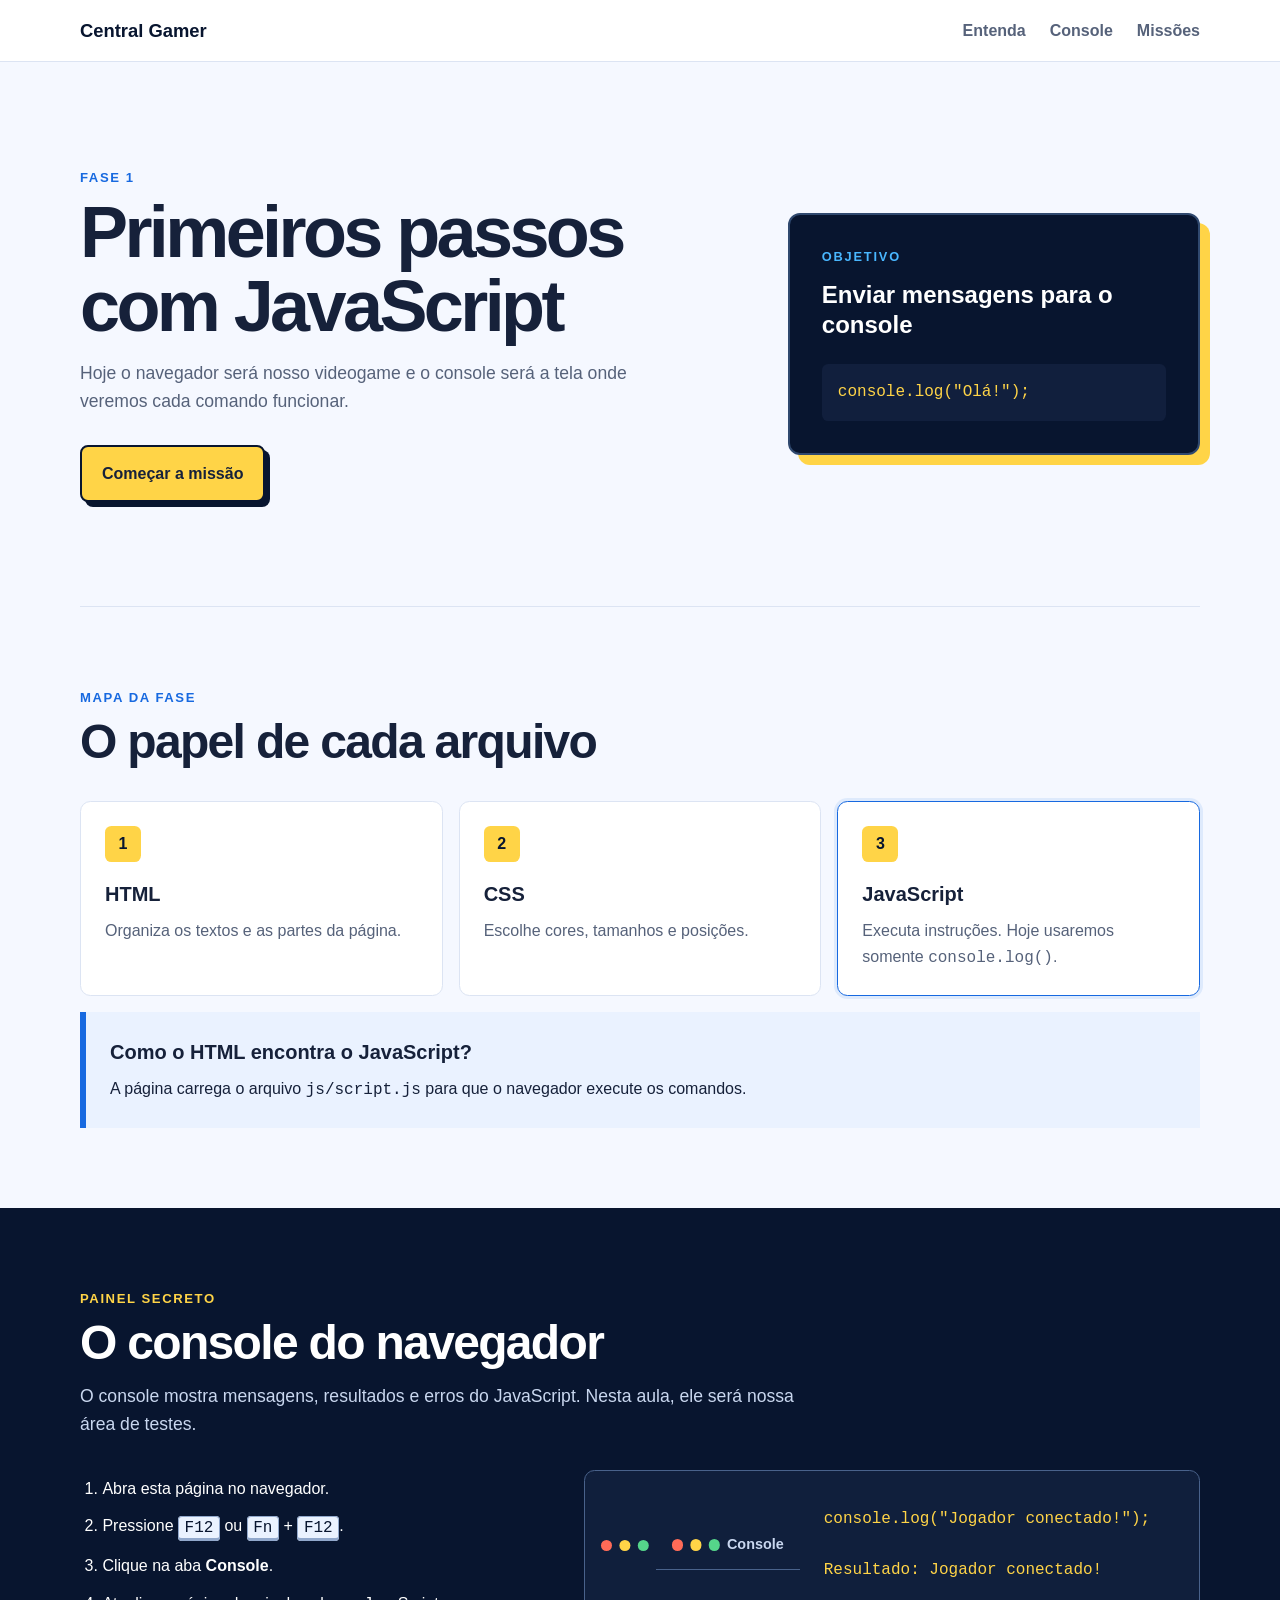
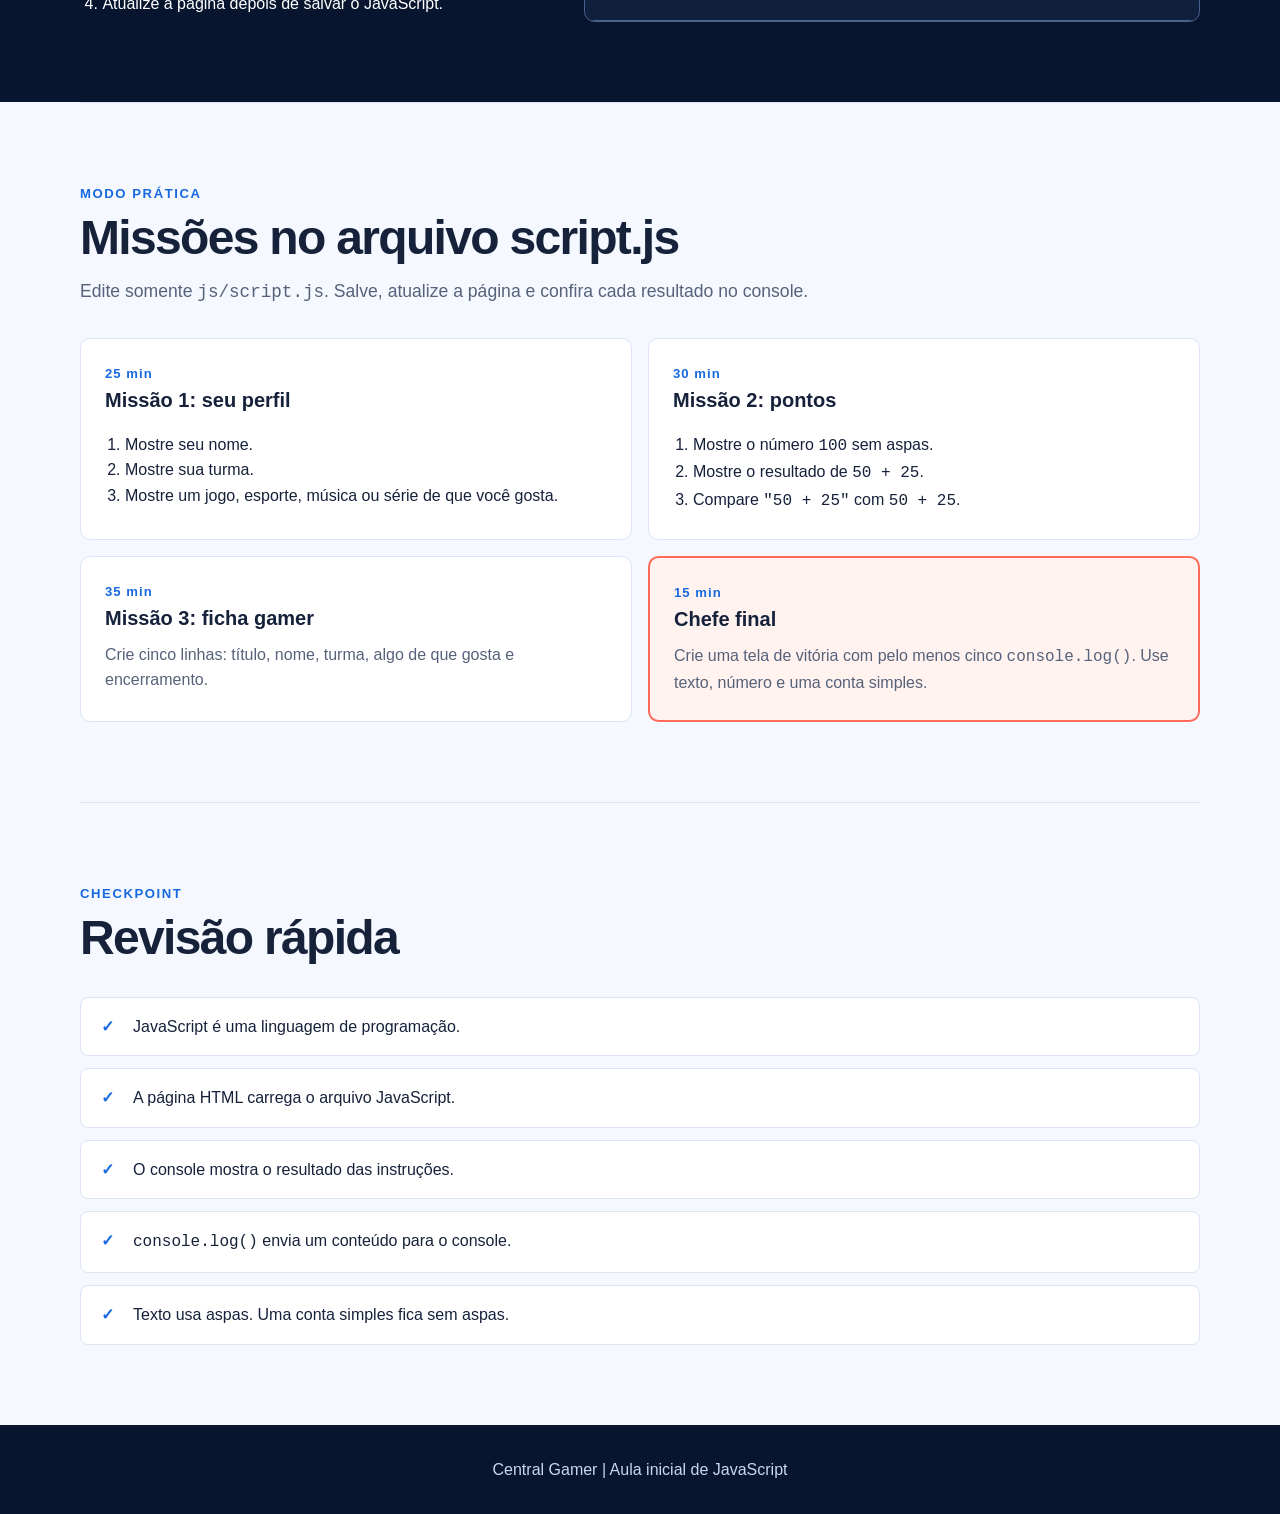
==== index.html @ ad2f0e25 "Add lesson page and styles" ====
<!DOCTYPE html>
<html lang="pt-BR">
<head>
    <meta charset="UTF-8">
    <meta name="viewport" content="width=device-width, initial-scale=1.0">
    <meta
        name="description"
        content="Central Gamer: primeira aula de JavaScript usando somente console.log()."
    >
    <title>Central Gamer | Primeiros passos com JavaScript</title>
    <link rel="stylesheet" href="css/estilos.css">
</head>
<body>
    <header class="topo">
        <a class="logo" href="#inicio">Central Gamer</a>

        <nav aria-label="Navegação da aula">
            <a href="#entenda">Entenda</a>
            <a href="#console">Console</a>
            <a href="#missoes">Missões</a>
        </nav>
    </header>

    <main id="inicio">
        <section class="hero">
            <div class="hero-texto">
                <p class="etiqueta">FASE 1</p>
                <h1>Primeiros passos com JavaScript</h1>
                <p class="resumo">
                    Hoje o navegador será nosso videogame e o console será a tela onde
                    veremos cada comando funcionar.
                </p>
                <a class="botao" href="#console">Começar a missão</a>
            </div>

            <div class="placar" aria-label="Objetivo da aula">
                <p class="placar-etiqueta">OBJETIVO</p>
                <strong>Enviar mensagens para o console</strong>
                <code>console.log("Olá!");</code>
            </div>
        </section>

        <section id="entenda" class="secao">
            <div class="titulo-secao">
                <p class="etiqueta">MAPA DA FASE</p>
                <h2>O papel de cada arquivo</h2>
            </div>

            <div class="papeis">
                <article>
                    <div class="icone" aria-hidden="true">1</div>
                    <h3>HTML</h3>
                    <p>Organiza os textos e as partes da página.</p>
                </article>

                <article>
                    <div class="icone" aria-hidden="true">2</div>
                    <h3>CSS</h3>
                    <p>Escolhe cores, tamanhos e posições.</p>
                </article>

                <article>
                    <div class="icone" aria-hidden="true">3</div>
                    <h3>JavaScript</h3>
                    <p>Executa instruções. Hoje usaremos somente <code>console.log()</code>.</p>
                </article>
            </div>

            <div class="ligacao">
                <div>
                    <h3>Como o HTML encontra o JavaScript?</h3>
                    <p>
                        A página carrega o arquivo <code>js/script.js</code> para que o navegador
                        execute os comandos.
                    </p>
                </div>
            </div>
        </section>

        <section id="console" class="secao secao-escura">
            <div class="titulo-secao">
                <p class="etiqueta">PAINEL SECRETO</p>
                <h2>O console do navegador</h2>
                <p>
                    O console mostra mensagens, resultados e erros do JavaScript.
                    Nesta aula, ele será nossa área de testes.
                </p>
            </div>

            <div class="passos-console">
                <ol>
                    <li>Abra esta página no navegador.</li>
                    <li>Pressione <kbd>F12</kbd> ou <kbd>Fn</kbd> + <kbd>F12</kbd>.</li>
                    <li>Clique na aba <strong>Console</strong>.</li>
                    <li>Atualize a página depois de salvar o JavaScript.</li>
                </ol>
                <div class="terminal" aria-label="Exemplo de código e resultado no console">
                    <div class="terminal-topo">
                    <div class="terminal-topo">
                        <strong>Console</strong>
                    </div>
                    <pre><code>console.log("Jogador conectado!");

Resultado: Jogador conectado!</code></pre>
                </div>
            </div>
        </section>

        <section id="missoes" class="secao">
            <div class="titulo-secao">
                <p class="etiqueta">MODO PRÁTICA</p>
                <h2>Missões no arquivo script.js</h2>
                <p>
                    Edite somente <code>js/script.js</code>. Salve, atualize a página e confira
                    cada resultado no console.
                </p>
            </div>

            <div class="missoes">
                <article>
                    <p class="tempo">25 min</p>
                    <h3>Missão 1: seu perfil</h3>
                    <ol>
                        <li>Mostre seu nome.</li>
                        <li>Mostre sua turma.</li>
                        <li>Mostre um jogo, esporte, música ou série de que você gosta.</li>
                    </ol>
                </article>

                <article>
                    <p class="tempo">30 min</p>
                    <h3>Missão 2: pontos</h3>
                    <ol>
                        <li>Mostre o número <code>100</code> sem aspas.</li>
                        <li>Mostre o resultado de <code>50 + 25</code>.</li>
                        <li>Compare <code>"50 + 25"</code> com <code>50 + 25</code>.</li>
                    </ol>
                </article>

                <article>
                    <p class="tempo">35 min</p>
                    <h3>Missão 3: ficha gamer</h3>
                    <p>Crie cinco linhas: título, nome, turma, algo de que gosta e encerramento.</p>
                </article>

                <article class="chefao">
                    <p class="tempo">15 min</p>
                    <h3>Chefe final</h3>
                    <p>
                        Crie uma tela de vitória com pelo menos cinco
                        <code>console.log()</code>. Use texto, número e uma conta simples.
                    </p>
                </article>
            </div>
        </section>

        <section class="secao revisao">
            <div class="titulo-secao">
                <p class="etiqueta">CHECKPOINT</p>
                <h2>Revisão rápida</h2>
            </div>

            <ul>
                <li>JavaScript é uma linguagem de programação.</li>
                <li>A página HTML carrega o arquivo JavaScript.</li>
                <li>O console mostra o resultado das instruções.</li>
                <li><code>console.log()</code> envia um conteúdo para o console.</li>
                <li>Texto usa aspas. Uma conta simples fica sem aspas.</li>
            </ul>
        </section>
    </main>

    <footer>
        <p>Central Gamer | Aula inicial de JavaScript</p>
    </footer>

    <!-- Esta linha liga o JavaScript ao HTML. -->
    <script src="js/script.js"></script>
</body>
</html>
---- css/estilos.css ----
:root {
    --azul-escuro: #08152f;
    --azul: #1769e0;
    --azul-claro: #49b7ff;
    --amarelo: #ffd447;
    --coral: #ff6b57;
    --branco: #ffffff;
    --fundo: #f5f8ff;
    --texto: #16213a;
    --texto-suave: #56627a;
    --borda: #dce4f3;
    --largura: 70rem;
}

* {
    box-sizing: border-box;
}

html {
    scroll-behavior: smooth;
}

body {
    margin: 0;
    background: var(--fundo);
    color: var(--texto);
    font-family: Arial, Helvetica, sans-serif;
    line-height: 1.6;
}

a {
    color: inherit;
}

code,
pre,
kbd {
    font-family: Consolas, "Courier New", monospace;
}

.topo {
    position: sticky;
    z-index: 10;
    top: 0;
    display: flex;
    align-items: center;
    justify-content: space-between;
    gap: 2rem;
    padding: 1rem max(5vw, calc((100% - var(--largura)) / 2));
    border-bottom: 1px solid var(--borda);
    background: rgba(255, 255, 255, 0.96);
}

.logo {
    color: var(--azul-escuro);
    font-size: 1.15rem;
    font-weight: 900;
    text-decoration: none;
}

nav {
    display: flex;
    gap: 1.5rem;
}

nav a {
    color: var(--texto-suave);
    font-weight: 700;
    text-decoration: none;
}

nav a:hover,
nav a:focus-visible {
    color: var(--azul);
}

a:focus-visible {
    outline: 3px solid var(--amarelo);
    outline-offset: 4px;
}

main {
    overflow: hidden;
}

.hero,
.secao {
    width: min(90%, var(--largura));
    margin: 0 auto;
}

.hero {
    display: grid;
    grid-template-columns: 1.2fr 0.8fr;
    align-items: center;
    gap: clamp(2rem, 7vw, 6rem);
    min-height: 34rem;
    padding: 5rem 0;
}

.etiqueta {
    margin: 0 0 0.5rem;
    color: var(--azul);
    font-size: 0.82rem;
    font-weight: 900;
    letter-spacing: 0.12em;
}

h1,
h2,
h3,
p {
    margin-top: 0;
}

h1 {
    max-width: 45rem;
    margin-bottom: 1rem;
    font-size: clamp(2.4rem, 6vw, 4.5rem);
    line-height: 1.02;
    letter-spacing: -0.05em;
}

h2 {
    margin-bottom: 0.75rem;
    font-size: clamp(2rem, 4vw, 3rem);
    line-height: 1.1;
    letter-spacing: -0.035em;
}

h3 {
    margin-bottom: 0.5rem;
    font-size: 1.25rem;
}

.resumo,
.titulo-secao > p:last-child {
    max-width: 47rem;
    color: var(--texto-suave);
    font-size: 1.1rem;
}

.botao {
    display: inline-block;
    margin-top: 0.75rem;
    padding: 0.85rem 1.25rem;
    border: 2px solid var(--azul-escuro);
    border-radius: 0.5rem;
    background: var(--amarelo);
    box-shadow: 5px 5px 0 var(--azul-escuro);
    font-weight: 900;
    text-decoration: none;
}

.placar {
    padding: 2rem;
    border: 2px solid #30496f;
    border-radius: 0.75rem;
    background: var(--azul-escuro);
    box-shadow: 10px 10px 0 var(--amarelo);
    color: var(--branco);
}

.placar-etiqueta {
    display: block;
    margin: 0;
    color: var(--azul-claro);
    font-size: 0.8rem;
    font-weight: 900;
    letter-spacing: 0.14em;
}

.placar strong {
    display: block;
    margin: 0.75rem 0 1.5rem;
    font-size: 1.5rem;
    line-height: 1.25;
}

.placar code {
    display: block;
    padding: 1rem;
    overflow-x: auto;
    border-radius: 0.4rem;
    background: #111f3d;
    color: var(--amarelo);
}

.secao {
    padding: 5rem 0;
    border-top: 1px solid var(--borda);
    scroll-margin-top: 4.5rem;
}

.titulo-secao {
    margin-bottom: 2rem;
}

.papeis,
.missoes {
    display: grid;
    grid-template-columns: repeat(3, minmax(0, 1fr));
    gap: 1rem;
}

.papeis article,
.missoes article {
    padding: 1.5rem;
    border: 1px solid var(--borda);
    border-radius: 0.65rem;
    background: var(--branco);
}

.papeis article:nth-child(3) {
    border-color: var(--azul);
    box-shadow: 0 0 0 3px rgba(23, 105, 224, 0.1);
}

.papeis p,
.missoes p {
    margin-bottom: 0;
    color: var(--texto-suave);
}

.icone {
    display: grid;
    width: 2.25rem;
    height: 2.25rem;
    margin-bottom: 1rem;
    place-items: center;
    border-radius: 0.4rem;
    background: var(--amarelo);
    color: var(--azul-escuro);
    font-weight: 900;
}

.ligacao {
    margin-top: 1rem;
    padding: 1.5rem;
    border-left: 6px solid var(--azul);
    background: #eaf2ff;
}

.ligacao p {
    margin-bottom: 0;
}

.secao-escura {
    position: relative;
    width: 100%;
    max-width: none;
    padding-right: max(5vw, calc((100% - var(--largura)) / 2));
    padding-left: max(5vw, calc((100% - var(--largura)) / 2));
    border: 0;
    background: var(--azul-escuro);
    color: var(--branco);
}

.secao-escura .etiqueta {
    color: var(--amarelo);
}

.secao-escura .titulo-secao > p:last-child {
    color: #c9d7ef;
}

.passos-console {
    display: grid;
    grid-template-columns: 0.85fr 1.15fr;
    align-items: center;
    gap: 3rem;
}

.passos-console ol {
    margin: 0;
    padding-left: 1.4rem;
}

.passos-console li + li {
    margin-top: 0.75rem;
}

kbd {
    padding: 0.1rem 0.35rem;
    border: 1px solid #91a8cc;
    border-bottom-width: 3px;
    border-radius: 0.25rem;
    background: #eaf2ff;
    color: var(--azul-escuro);
}

.terminal {
    overflow: hidden;
    border: 1px solid #49628b;
    border-radius: 0.65rem;
    background: #101f3c;
}

.terminal-topo {
    display: flex;
    align-items: center;
    padding: 0.75rem 1rem;
    border-bottom: 1px solid #49628b;
}

.terminal-topo::before {
    content: "";
    display: block;
    width: 0.7rem;
    height: 0.7rem;
    border-radius: 50%;
    background: var(--coral);
    box-shadow: 1.15rem 0 0 var(--amarelo), 2.3rem 0 0 #55d58a;
    margin-right: 2.75rem;
}

.terminal-topo strong {
    margin-left: auto;
    color: #c9d7ef;
    font-size: 0.9rem;
}

.terminal pre {
    margin: 0;
    padding: 1.5rem;
    overflow-x: auto;
    color: var(--amarelo);
}

.missoes {
    grid-template-columns: repeat(2, minmax(0, 1fr));
}

.missoes ol {
    margin-bottom: 0;
    padding-left: 1.25rem;
}

.tempo {
    color: var(--azul) !important;
    font-size: 0.82rem;
    font-weight: 900;
    letter-spacing: 0.08em;
}

.missoes .chefao {
    border: 2px solid var(--coral);
    background: #fff2ef;
}

.revisao ul {
    display: grid;
    gap: 0.75rem;
    margin: 0;
    padding: 0;
    list-style: none;
}

.revisao li {
    padding: 1rem 1rem 1rem 3.25rem;
    border: 1px solid var(--borda);
    border-radius: 0.5rem;
    background: var(--branco);
}

.revisao li::before {
    position: absolute;
    margin-left: -2rem;
    content: "✓";
    color: var(--azul);
    font-weight: 900;
}

footer {
    padding: 2rem 5vw;
    background: var(--azul-escuro);
    color: #c9d7ef;
    text-align: center;
}

footer p {
    margin-bottom: 0;
}

@media (max-width: 48rem) {
    .topo {
        position: static;
        align-items: flex-start;
        flex-direction: column;
        gap: 0.5rem;
    }

    nav {
        flex-wrap: wrap;
        gap: 0.5rem 1rem;
    }

    .hero,
    .passos-console {
        grid-template-columns: 1fr;
    }

    .hero {
        min-height: auto;
        padding: 4rem 0;
    }

    .papeis,
    .missoes {
        grid-template-columns: 1fr;
    }
}

@media (max-width: 30rem) {
    h1 {
        font-size: 2.5rem;
    }

    .placar {
        padding: 1.25rem;
        box-shadow: 6px 6px 0 var(--amarelo);
    }

    .secao {
        padding-top: 3.5rem;
        padding-bottom: 3.5rem;
    }
}

@media (prefers-reduced-motion: reduce) {
    html {
        scroll-behavior: auto;
    }
}
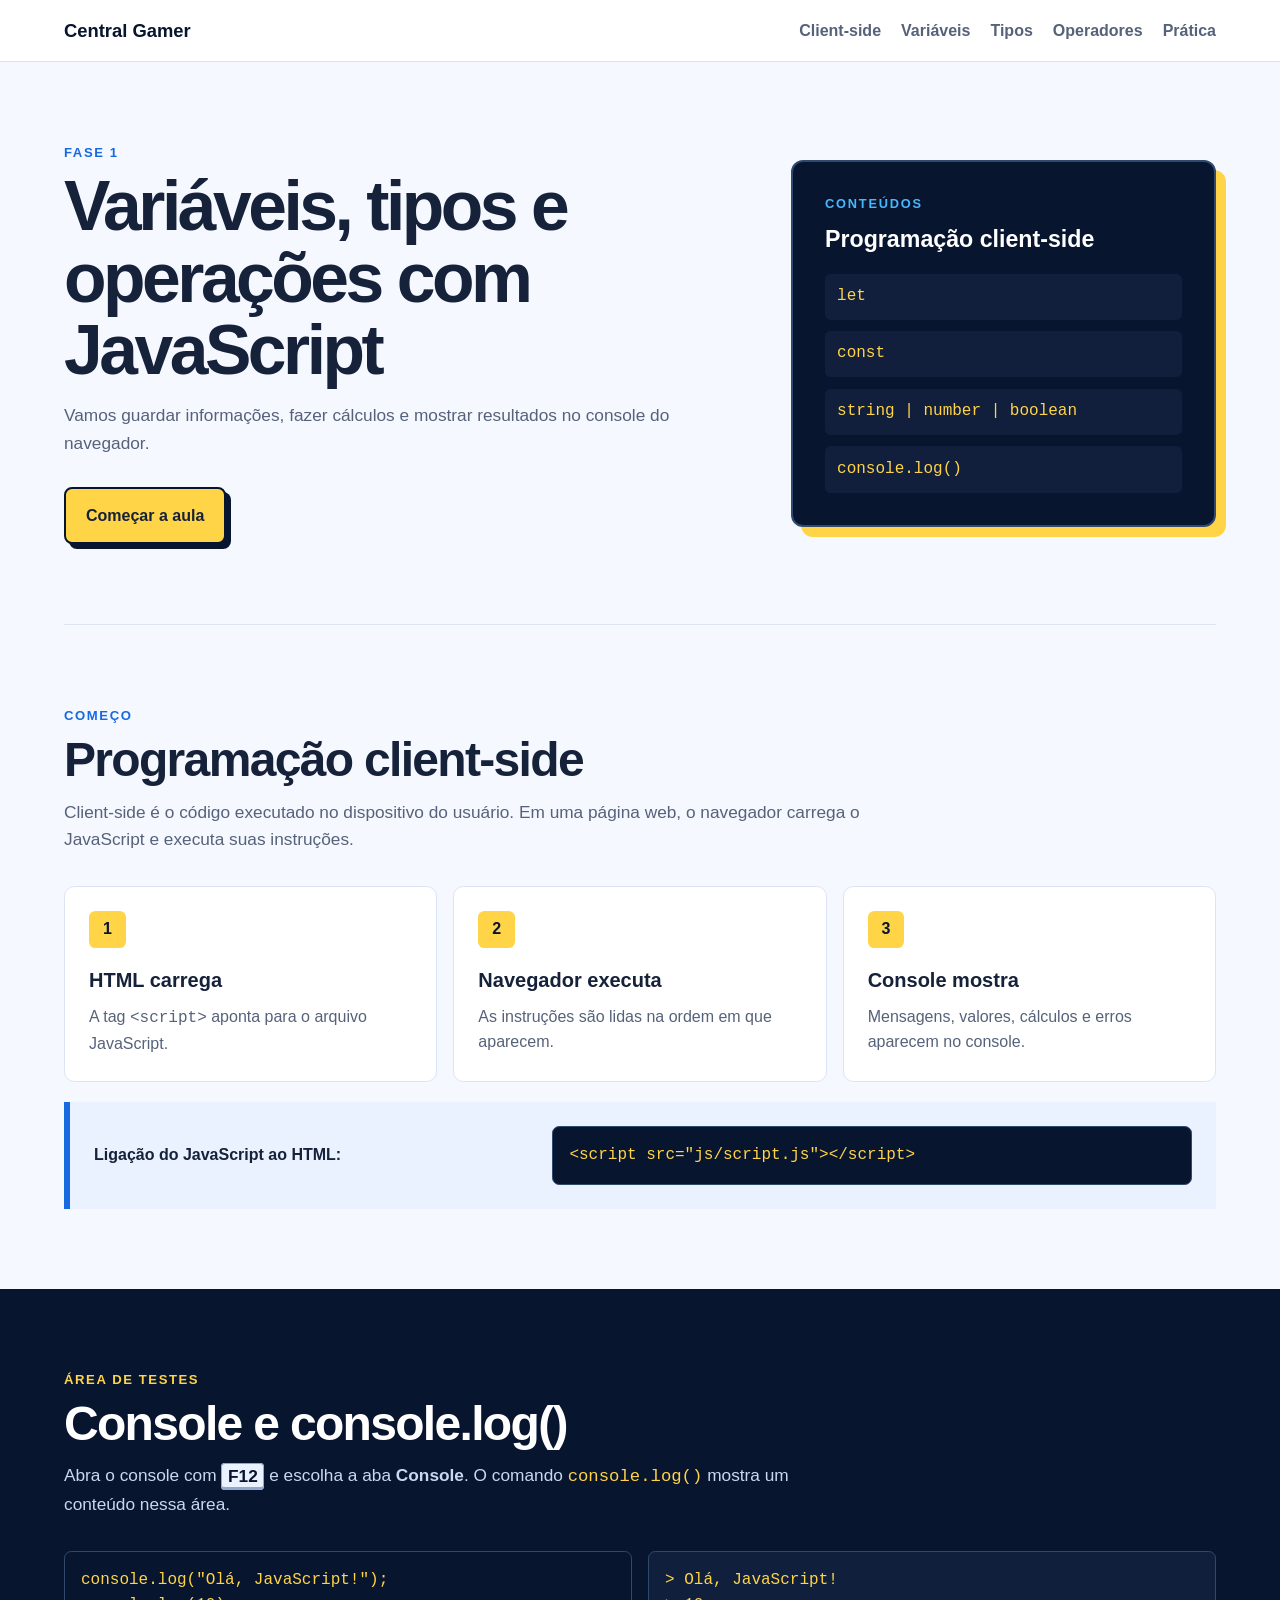
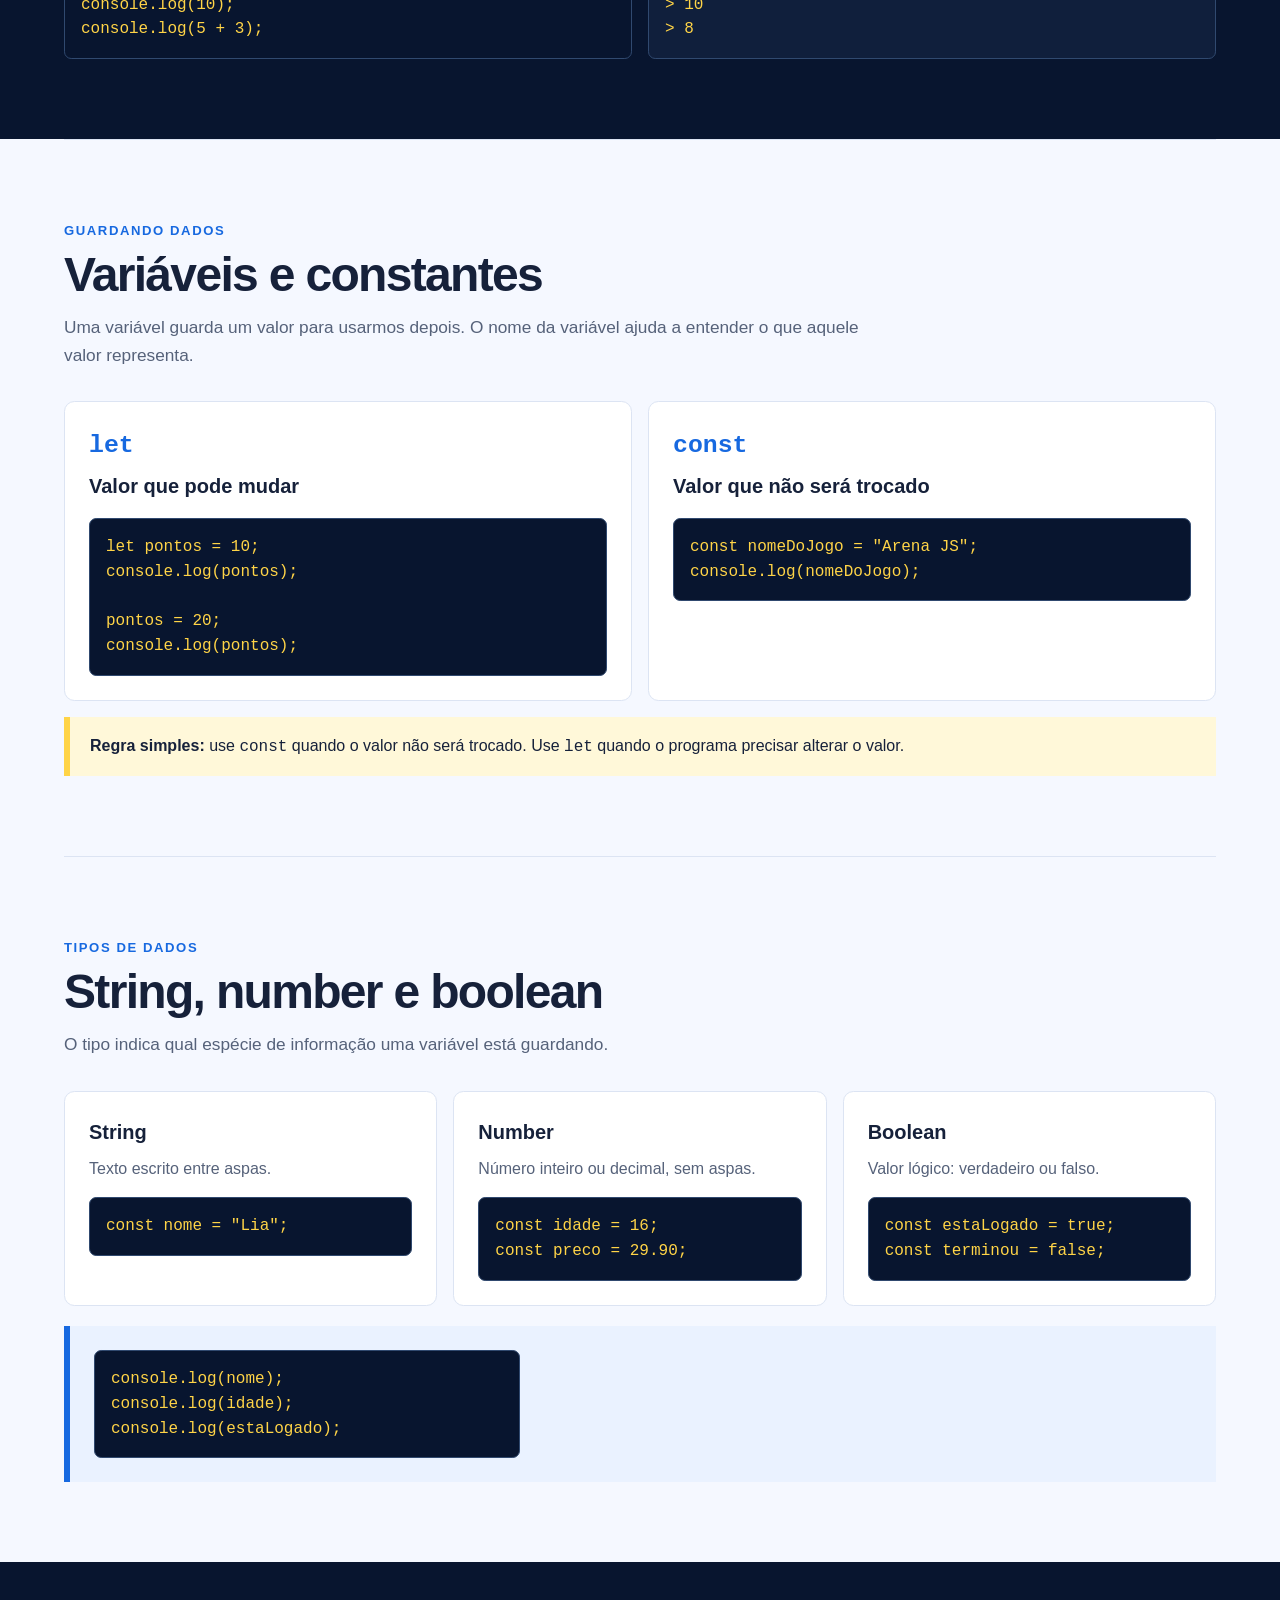
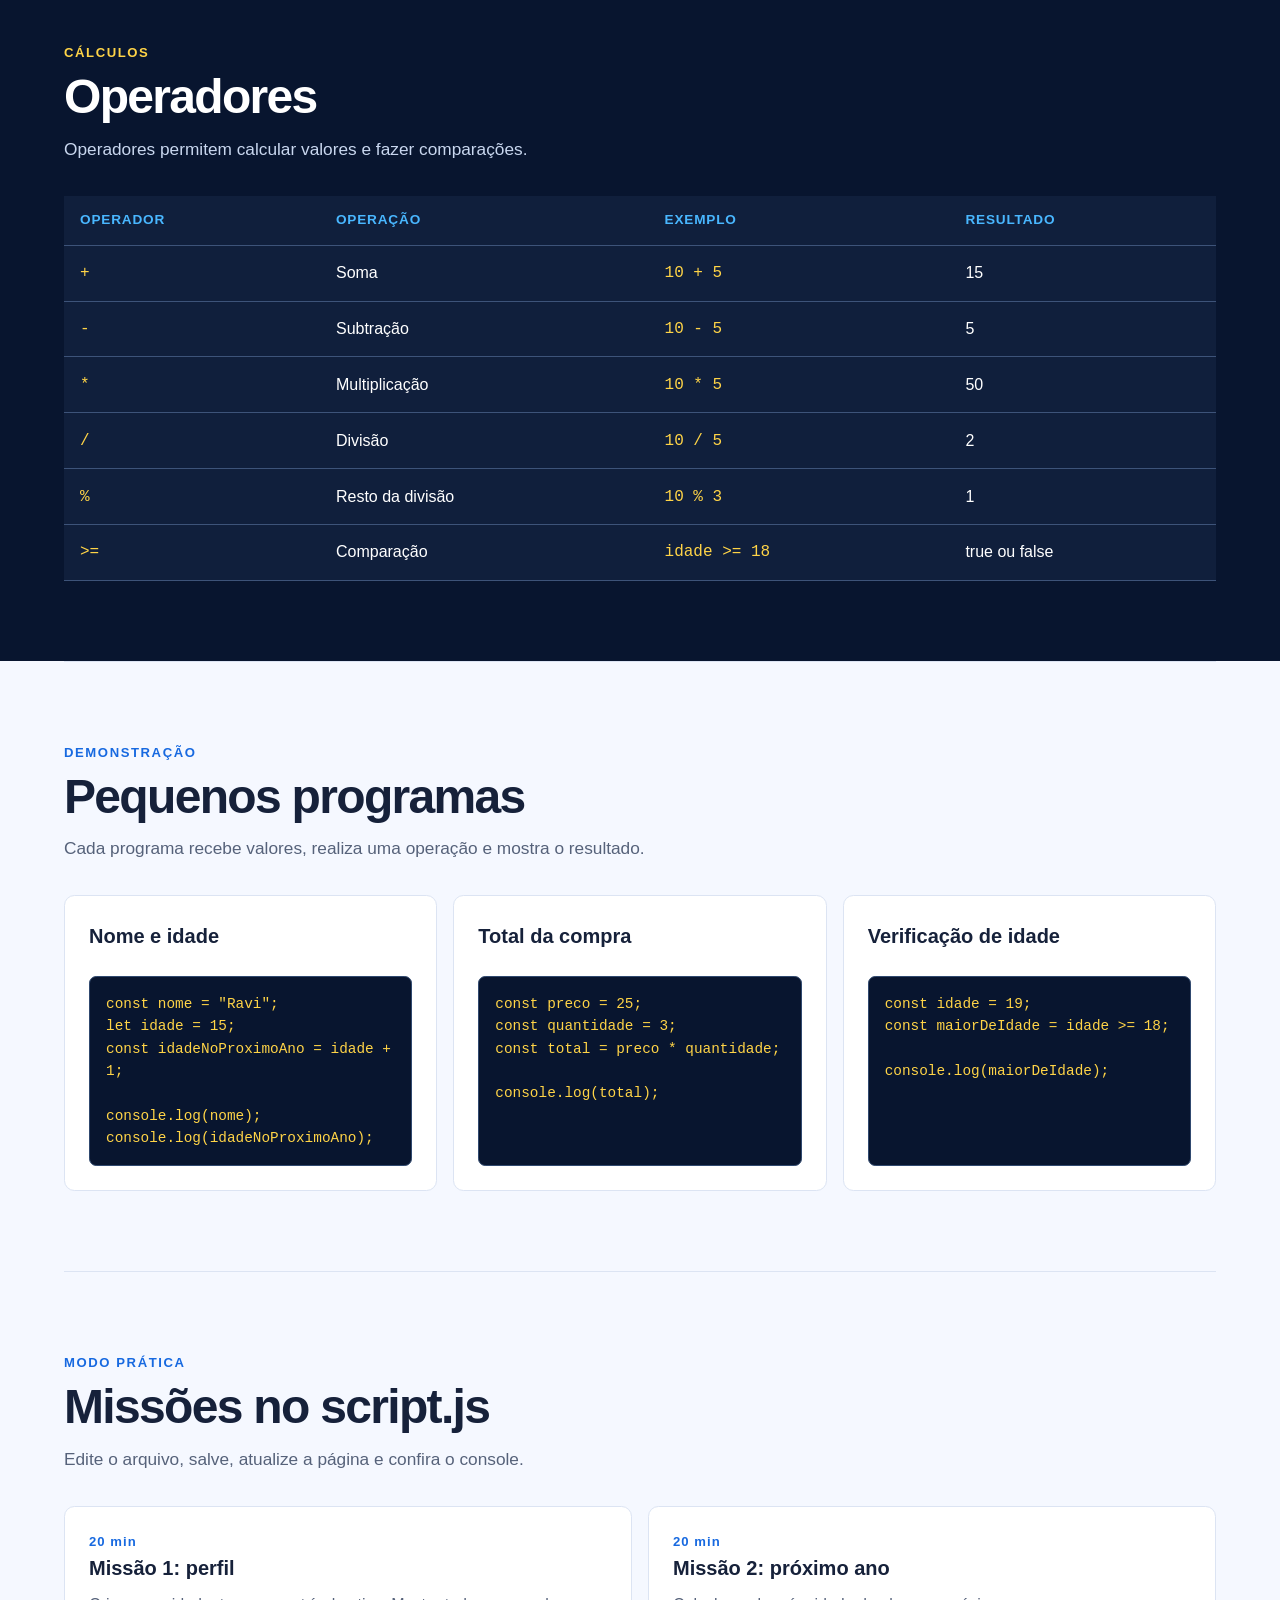
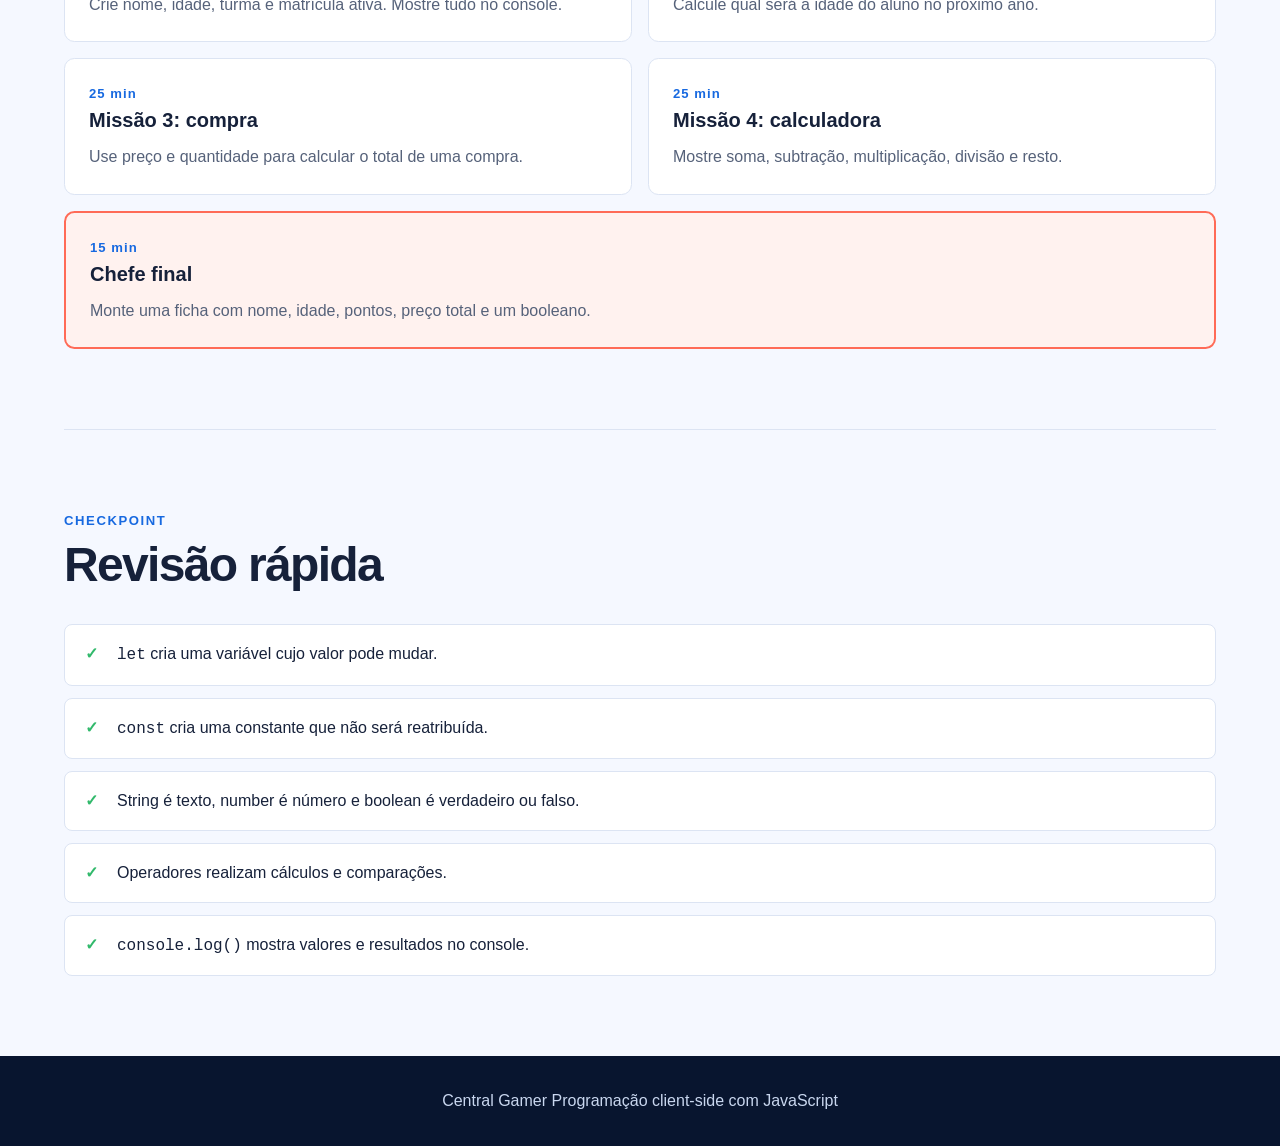
==== commit b51ab2ae: "att do sistema" ====
--- a/index.html
+++ b/index.html
@@ -5,9 +5,9 @@
     <meta name="viewport" content="width=device-width, initial-scale=1.0">
     <meta
         name="description"
-        content="Central Gamer: primeira aula de JavaScript usando somente console.log()."
+        content="Aula inicial de programação client-side com JavaScript, variáveis, constantes, tipos, operadores e console."
     >
-    <title>Central Gamer | Primeiros passos com JavaScript</title>
+    <title>Central Gamer | Variáveis e tipos com JavaScript</title>
     <link rel="stylesheet" href="css/estilos.css">
 </head>
 <body>
@@ -15,141 +15,264 @@
         <a class="logo" href="#inicio">Central Gamer</a>
 
         <nav aria-label="Navegação da aula">
-            <a href="#entenda">Entenda</a>
-            <a href="#console">Console</a>
-            <a href="#missoes">Missões</a>
+            <a href="#client-side">Client-side</a>
+            <a href="#variaveis">Variáveis</a>
+            <a href="#tipos">Tipos</a>
+            <a href="#operadores">Operadores</a>
+            <a href="#pratica">Prática</a>
         </nav>
     </header>
 
     <main id="inicio">
         <section class="hero">
-            <div class="hero-texto">
+            <div>
                 <p class="etiqueta">FASE 1</p>
-                <h1>Primeiros passos com JavaScript</h1>
+                <h1>Variáveis, tipos e operações com JavaScript</h1>
                 <p class="resumo">
-                    Hoje o navegador será nosso videogame e o console será a tela onde
-                    veremos cada comando funcionar.
+                    Vamos guardar informações, fazer cálculos e mostrar resultados no
+                    console do navegador.
                 </p>
-                <a class="botao" href="#console">Começar a missão</a>
-            </div>
-
-            <div class="placar" aria-label="Objetivo da aula">
-                <p class="placar-etiqueta">OBJETIVO</p>
-                <strong>Enviar mensagens para o console</strong>
-                <code>console.log("Olá!");</code>
-            </div>
-        </section>
-
-        <section id="entenda" class="secao">
-            <div class="titulo-secao">
-                <p class="etiqueta">MAPA DA FASE</p>
-                <h2>O papel de cada arquivo</h2>
-            </div>
-
-            <div class="papeis">
-                <article>
-                    <div class="icone" aria-hidden="true">1</div>
-                    <h3>HTML</h3>
-                    <p>Organiza os textos e as partes da página.</p>
-                </article>
-
-                <article>
-                    <div class="icone" aria-hidden="true">2</div>
-                    <h3>CSS</h3>
-                    <p>Escolhe cores, tamanhos e posições.</p>
-                </article>
-
-                <article>
-                    <div class="icone" aria-hidden="true">3</div>
-                    <h3>JavaScript</h3>
-                    <p>Executa instruções. Hoje usaremos somente <code>console.log()</code>.</p>
-                </article>
-            </div>
-
-            <div class="ligacao">
-                <div>
-                    <h3>Como o HTML encontra o JavaScript?</h3>
-                    <p>
-                        A página carrega o arquivo <code>js/script.js</code> para que o navegador
-                        execute os comandos.
-                    </p>
-                </div>
+                <a class="botao" href="#client-side">Começar a aula</a>
+            </div>
+
+            <aside class="placar" aria-label="Conteúdos principais">
+                <p class="placar-etiqueta">CONTEÚDOS</p>
+                <strong>Programação client-side</strong>
+                <code>let</code>
+                <code>const</code>
+                <code>string | number | boolean</code>
+                <code>console.log()</code>
+            </aside>
+        </section>
+
+        <section id="client-side" class="secao">
+            <div class="titulo-secao">
+                <p class="etiqueta">COMEÇO</p>
+                <h2>Programação client-side</h2>
+                <p>
+                    Client-side é o código executado no dispositivo do usuário. Em uma página
+                    web, o navegador carrega o JavaScript e executa suas instruções.
+                </p>
+            </div>
+
+            <div class="fluxo">
+                <article>
+                    <div class="numero-etapa">1</div>
+                    <h3>HTML carrega</h3>
+                    <p>A tag <code>&#60;script></code> aponta para o arquivo JavaScript.</p>
+                </article>
+                <article>
+                    <div class="numero-etapa">2</div>
+                    <h3>Navegador executa</h3>
+                    <p>As instruções são lidas na ordem em que aparecem.</p>
+                </article>
+                <article>
+                    <div class="numero-etapa">3</div>
+                    <h3>Console mostra</h3>
+                    <p>Mensagens, valores, cálculos e erros aparecem no console.</p>
+                </article>
+            </div>
+
+            <div class="codigo-destaque">
+                <p>Ligação do JavaScript ao HTML:</p>
+                <code class="bloco-codigo">&#60;script src="js/script.js">&#60;/script></code>
             </div>
         </section>
 
         <section id="console" class="secao secao-escura">
             <div class="titulo-secao">
-                <p class="etiqueta">PAINEL SECRETO</p>
-                <h2>O console do navegador</h2>
+                <p class="etiqueta">ÁREA DE TESTES</p>
+                <h2>Console e console.log()</h2>
                 <p>
-                    O console mostra mensagens, resultados e erros do JavaScript.
-                    Nesta aula, ele será nossa área de testes.
+                    Abra o console com <strong class="tecla">F12</strong> e escolha a aba
+                    <strong>Console</strong>.
+                    O comando <code>console.log()</code> mostra um conteúdo nessa área.
                 </p>
             </div>
 
-            <div class="passos-console">
-                <ol>
-                    <li>Abra esta página no navegador.</li>
-                    <li>Pressione <kbd>F12</kbd> ou <kbd>Fn</kbd> + <kbd>F12</kbd>.</li>
-                    <li>Clique na aba <strong>Console</strong>.</li>
-                    <li>Atualize a página depois de salvar o JavaScript.</li>
-                </ol>
-                <div class="terminal" aria-label="Exemplo de código e resultado no console">
-                    <div class="terminal-topo">
-                    <div class="terminal-topo">
-                        <strong>Console</strong>
-                    </div>
-                    <pre><code>console.log("Jogador conectado!");
-
-Resultado: Jogador conectado!</code></pre>
-                </div>
-            </div>
-        </section>
-
-        <section id="missoes" class="secao">
+            <div class="exemplo-console">
+                <code class="bloco-codigo">console.log("Olá, JavaScript!");&#10;console.log(10);&#10;console.log(5 + 3);</code>
+                <code class="bloco-codigo resultado">> Olá, JavaScript!&#10;> 10&#10;> 8</code>
+            </div>
+        </section>
+
+        <section id="variaveis" class="secao">
+            <div class="titulo-secao">
+                <p class="etiqueta">GUARDANDO DADOS</p>
+                <h2>Variáveis e constantes</h2>
+                <p>
+                    Uma variável guarda um valor para usarmos depois. O nome da variável ajuda
+                    a entender o que aquele valor representa.
+                </p>
+            </div>
+
+            <div class="comparacao">
+                <article>
+                    <p class="palavra-chave">let</p>
+                    <h3>Valor que pode mudar</h3>
+                    <code class="bloco-codigo">let pontos = 10;&#10;console.log(pontos);&#10;&#10;pontos = 20;&#10;console.log(pontos);</code>
+                </article>
+
+                <article>
+                    <p class="palavra-chave">const</p>
+                    <h3>Valor que não será trocado</h3>
+                    <code class="bloco-codigo">const nomeDoJogo = "Arena JS";&#10;console.log(nomeDoJogo);</code>
+                </article>
+            </div>
+
+            <div class="regra">
+                <strong>Regra simples:</strong>
+                use <code>const</code> quando o valor não será trocado. Use <code>let</code>
+                quando o programa precisar alterar o valor.
+            </div>
+        </section>
+
+        <section id="tipos" class="secao">
+            <div class="titulo-secao">
+                <p class="etiqueta">TIPOS DE DADOS</p>
+                <h2>String, number e boolean</h2>
+                <p>O tipo indica qual espécie de informação uma variável está guardando.</p>
+            </div>
+
+            <div class="tipos">
+                <article>
+                    <h3>String</h3>
+                    <p>Texto escrito entre aspas.</p>
+                    <code class="bloco-codigo">const nome = "Lia";</code>
+                </article>
+                <article>
+                    <h3>Number</h3>
+                    <p>Número inteiro ou decimal, sem aspas.</p>
+                    <code class="bloco-codigo">const idade = 16;&#10;const preco = 29.90;</code>
+                </article>
+                <article>
+                    <h3>Boolean</h3>
+                    <p>Valor lógico: verdadeiro ou falso.</p>
+                    <code class="bloco-codigo">const estaLogado = true;&#10;const terminou = false;</code>
+                </article>
+            </div>
+
+            <div class="codigo-destaque">
+                <code class="bloco-codigo">console.log(nome);&#10;console.log(idade);&#10;console.log(estaLogado);</code>
+            </div>
+        </section>
+
+        <section id="operadores" class="secao secao-escura">
+            <div class="titulo-secao">
+                <p class="etiqueta">CÁLCULOS</p>
+                <h2>Operadores</h2>
+                <p>Operadores permitem calcular valores e fazer comparações.</p>
+            </div>
+
+            <div class="tabela-responsiva">
+                <table>
+                    <thead>
+                        <tr>
+                            <th>Operador</th>
+                            <th>Operação</th>
+                            <th>Exemplo</th>
+                            <th>Resultado</th>
+                        </tr>
+                    </thead>
+                    <tbody>
+                        <tr>
+                            <td><code>+</code></td>
+                            <td>Soma</td>
+                            <td><code>10 + 5</code></td>
+                            <td>15</td>
+                        </tr>
+                        <tr>
+                            <td><code>-</code></td>
+                            <td>Subtração</td>
+                            <td><code>10 - 5</code></td>
+                            <td>5</td>
+                        </tr>
+                        <tr>
+                            <td><code>*</code></td>
+                            <td>Multiplicação</td>
+                            <td><code>10 * 5</code></td>
+                            <td>50</td>
+                        </tr>
+                        <tr>
+                            <td><code>/</code></td>
+                            <td>Divisão</td>
+                            <td><code>10 / 5</code></td>
+                            <td>2</td>
+                        </tr>
+                        <tr>
+                            <td><code>%</code></td>
+                            <td>Resto da divisão</td>
+                            <td><code>10 % 3</code></td>
+                            <td>1</td>
+                        </tr>
+                        <tr>
+                            <td><code>>=</code></td>
+                            <td>Comparação</td>
+                            <td><code>idade >= 18</code></td>
+                            <td>true ou false</td>
+                        </tr>
+                    </tbody>
+                </table>
+            </div>
+        </section>
+
+        <section id="programas" class="secao">
+            <div class="titulo-secao">
+                <p class="etiqueta">DEMONSTRAÇÃO</p>
+                <h2>Pequenos programas</h2>
+                <p>Cada programa recebe valores, realiza uma operação e mostra o resultado.</p>
+            </div>
+
+            <div class="programas">
+                <article>
+                    <h3>Nome e idade</h3>
+                    <code class="bloco-codigo">const nome = "Ravi";&#10;let idade = 15;&#10;const idadeNoProximoAno = idade + 1;&#10;&#10;console.log(nome);&#10;console.log(idadeNoProximoAno);</code>
+                </article>
+
+                <article>
+                    <h3>Total da compra</h3>
+                    <code class="bloco-codigo">const preco = 25;&#10;const quantidade = 3;&#10;const total = preco * quantidade;&#10;&#10;console.log(total);</code>
+                </article>
+
+                <article>
+                    <h3>Verificação de idade</h3>
+                    <code class="bloco-codigo">const idade = 19;&#10;const maiorDeIdade = idade >= 18;&#10;&#10;console.log(maiorDeIdade);</code>
+                </article>
+            </div>
+        </section>
+
+        <section id="pratica" class="secao">
             <div class="titulo-secao">
                 <p class="etiqueta">MODO PRÁTICA</p>
-                <h2>Missões no arquivo script.js</h2>
-                <p>
-                    Edite somente <code>js/script.js</code>. Salve, atualize a página e confira
-                    cada resultado no console.
-                </p>
+                <h2>Missões no script.js</h2>
+                <p>Edite o arquivo, salve, atualize a página e confira o console.</p>
             </div>
 
             <div class="missoes">
                 <article>
+                    <p class="tempo">20 min</p>
+                    <h3>Missão 1: perfil</h3>
+                    <p>Crie nome, idade, turma e matrícula ativa. Mostre tudo no console.</p>
+                </article>
+                <article>
+                    <p class="tempo">20 min</p>
+                    <h3>Missão 2: próximo ano</h3>
+                    <p>Calcule qual será a idade do aluno no próximo ano.</p>
+                </article>
+                <article>
                     <p class="tempo">25 min</p>
-                    <h3>Missão 1: seu perfil</h3>
-                    <ol>
-                        <li>Mostre seu nome.</li>
-                        <li>Mostre sua turma.</li>
-                        <li>Mostre um jogo, esporte, música ou série de que você gosta.</li>
-                    </ol>
-                </article>
-
-                <article>
-                    <p class="tempo">30 min</p>
-                    <h3>Missão 2: pontos</h3>
-                    <ol>
-                        <li>Mostre o número <code>100</code> sem aspas.</li>
-                        <li>Mostre o resultado de <code>50 + 25</code>.</li>
-                        <li>Compare <code>"50 + 25"</code> com <code>50 + 25</code>.</li>
-                    </ol>
-                </article>
-
-                <article>
-                    <p class="tempo">35 min</p>
-                    <h3>Missão 3: ficha gamer</h3>
-                    <p>Crie cinco linhas: título, nome, turma, algo de que gosta e encerramento.</p>
-                </article>
-
+                    <h3>Missão 3: compra</h3>
+                    <p>Use preço e quantidade para calcular o total de uma compra.</p>
+                </article>
+                <article>
+                    <p class="tempo">25 min</p>
+                    <h3>Missão 4: calculadora</h3>
+                    <p>Mostre soma, subtração, multiplicação, divisão e resto.</p>
+                </article>
                 <article class="chefao">
                     <p class="tempo">15 min</p>
                     <h3>Chefe final</h3>
-                    <p>
-                        Crie uma tela de vitória com pelo menos cinco
-                        <code>console.log()</code>. Use texto, número e uma conta simples.
-                    </p>
+                    <p>Monte uma ficha com nome, idade, pontos, preço total e um booleano.</p>
                 </article>
             </div>
         </section>
@@ -159,22 +282,20 @@
                 <p class="etiqueta">CHECKPOINT</p>
                 <h2>Revisão rápida</h2>
             </div>
-
             <ul>
-                <li>JavaScript é uma linguagem de programação.</li>
-                <li>A página HTML carrega o arquivo JavaScript.</li>
-                <li>O console mostra o resultado das instruções.</li>
-                <li><code>console.log()</code> envia um conteúdo para o console.</li>
-                <li>Texto usa aspas. Uma conta simples fica sem aspas.</li>
+                <li><code>let</code> cria uma variável cujo valor pode mudar.</li>
+                <li><code>const</code> cria uma constante que não será reatribuída.</li>
+                <li>String é texto, number é número e boolean é verdadeiro ou falso.</li>
+                <li>Operadores realizam cálculos e comparações.</li>
+                <li><code>console.log()</code> mostra valores e resultados no console.</li>
             </ul>
         </section>
     </main>
 
     <footer>
-        <p>Central Gamer | Aula inicial de JavaScript</p>
+        <p>Central Gamer  Programação client-side com JavaScript</p>
     </footer>
 
-    <!-- Esta linha liga o JavaScript ao HTML. -->
     <script src="js/script.js"></script>
 </body>
 </html>
--- a/css/estilos.css
+++ b/css/estilos.css
@@ -4,12 +4,13 @@
     --azul-claro: #49b7ff;
     --amarelo: #ffd447;
     --coral: #ff6b57;
+    --verde: #31b96b;
     --branco: #ffffff;
     --fundo: #f5f8ff;
     --texto: #16213a;
     --texto-suave: #56627a;
     --borda: #dce4f3;
-    --largura: 70rem;
+    --largura: 72rem;
 }
 
 * {
@@ -32,9 +33,7 @@
     color: inherit;
 }
 
-code,
-pre,
-kbd {
+code {
     font-family: Consolas, "Courier New", monospace;
 }
 
@@ -52,6 +51,7 @@
 }
 
 .logo {
+    flex: none;
     color: var(--azul-escuro);
     font-size: 1.15rem;
     font-weight: 900;
@@ -60,7 +60,8 @@
 
 nav {
     display: flex;
-    gap: 1.5rem;
+    flex-wrap: wrap;
+    gap: 0.4rem 1.25rem;
 }
 
 nav a {
@@ -94,7 +95,7 @@
     grid-template-columns: 1.2fr 0.8fr;
     align-items: center;
     gap: clamp(2rem, 7vw, 6rem);
-    min-height: 34rem;
+    min-height: 35rem;
     padding: 5rem 0;
 }
 
@@ -114,10 +115,10 @@
 }
 
 h1 {
-    max-width: 45rem;
+    max-width: 50rem;
     margin-bottom: 1rem;
-    font-size: clamp(2.4rem, 6vw, 4.5rem);
-    line-height: 1.02;
+    font-size: clamp(2.35rem, 5.5vw, 4.35rem);
+    line-height: 1.03;
     letter-spacing: -0.05em;
 }
 
@@ -135,9 +136,9 @@
 
 .resumo,
 .titulo-secao > p:last-child {
-    max-width: 47rem;
+    max-width: 50rem;
     color: var(--texto-suave);
-    font-size: 1.1rem;
+    font-size: 1.08rem;
 }
 
 .botao {
@@ -153,6 +154,8 @@
 }
 
 .placar {
+    display: grid;
+    gap: 0.7rem;
     padding: 2rem;
     border: 2px solid #30496f;
     border-radius: 0.75rem;
@@ -162,7 +165,6 @@
 }
 
 .placar-etiqueta {
-    display: block;
     margin: 0;
     color: var(--azul-claro);
     font-size: 0.8rem;
@@ -171,17 +173,14 @@
 }
 
 .placar strong {
-    display: block;
-    margin: 0.75rem 0 1.5rem;
-    font-size: 1.5rem;
+    margin-bottom: 0.5rem;
+    font-size: 1.45rem;
     line-height: 1.25;
 }
 
 .placar code {
-    display: block;
-    padding: 1rem;
-    overflow-x: auto;
-    border-radius: 0.4rem;
+    padding: 0.65rem 0.75rem;
+    border-radius: 0.35rem;
     background: #111f3d;
     color: var(--amarelo);
 }
@@ -189,43 +188,42 @@
 .secao {
     padding: 5rem 0;
     border-top: 1px solid var(--borda);
-    scroll-margin-top: 4.5rem;
+    scroll-margin-top: 5rem;
 }
 
 .titulo-secao {
     margin-bottom: 2rem;
 }
 
-.papeis,
+.fluxo,
+.tipos,
+.programas,
 .missoes {
     display: grid;
+    gap: 1rem;
+}
+
+.fluxo,
+.tipos,
+.programas {
     grid-template-columns: repeat(3, minmax(0, 1fr));
-    gap: 1rem;
-}
-
-.papeis article,
-.missoes article {
+}
+
+.fluxo article,
+.tipos article,
+.programas article,
+.missoes article,
+.comparacao article {
     padding: 1.5rem;
     border: 1px solid var(--borda);
     border-radius: 0.65rem;
     background: var(--branco);
 }
 
-.papeis article:nth-child(3) {
-    border-color: var(--azul);
-    box-shadow: 0 0 0 3px rgba(23, 105, 224, 0.1);
-}
-
-.papeis p,
-.missoes p {
-    margin-bottom: 0;
-    color: var(--texto-suave);
-}
-
-.icone {
-    display: grid;
-    width: 2.25rem;
-    height: 2.25rem;
+.numero-etapa {
+    display: grid;
+    width: 2.3rem;
+    height: 2.3rem;
     margin-bottom: 1rem;
     place-items: center;
     border-radius: 0.4rem;
@@ -234,19 +232,44 @@
     font-weight: 900;
 }
 
-.ligacao {
-    margin-top: 1rem;
+.fluxo p,
+.tipos p,
+.programas p,
+.missoes p {
+    margin-bottom: 0;
+    color: var(--texto-suave);
+}
+
+.bloco-codigo {
+    display: block;
+    margin: 0;
+    padding: 1rem;
+    overflow-x: auto;
+    border: 1px solid #30496f;
+    border-radius: 0.45rem;
+    background: var(--azul-escuro);
+    color: var(--amarelo);
+    line-height: 1.55;
+    white-space: pre-wrap;
+}
+
+.codigo-destaque {
+    display: grid;
+    grid-template-columns: 0.8fr 1.2fr;
+    align-items: center;
+    gap: 2rem;
+    margin-top: 1.25rem;
     padding: 1.5rem;
     border-left: 6px solid var(--azul);
     background: #eaf2ff;
 }
 
-.ligacao p {
+.codigo-destaque p {
     margin-bottom: 0;
+    font-weight: 800;
 }
 
 .secao-escura {
-    position: relative;
     width: 100%;
     max-width: none;
     padding-right: max(5vw, calc((100% - var(--largura)) / 2));
@@ -264,23 +287,11 @@
     color: #c9d7ef;
 }
 
-.passos-console {
-    display: grid;
-    grid-template-columns: 0.85fr 1.15fr;
-    align-items: center;
-    gap: 3rem;
-}
-
-.passos-console ol {
-    margin: 0;
-    padding-left: 1.4rem;
-}
-
-.passos-console li + li {
-    margin-top: 0.75rem;
-}
-
-kbd {
+.secao-escura code {
+    color: var(--amarelo);
+}
+
+.tecla {
     padding: 0.1rem 0.35rem;
     border: 1px solid #91a8cc;
     border-bottom-width: 3px;
@@ -289,51 +300,84 @@
     color: var(--azul-escuro);
 }
 
-.terminal {
-    overflow: hidden;
-    border: 1px solid #49628b;
-    border-radius: 0.65rem;
+.exemplo-console {
+    display: grid;
+    grid-template-columns: 1fr 1fr;
+    gap: 1rem;
+}
+
+.resultado {
     background: #101f3c;
-}
-
-.terminal-topo {
+    color: var(--branco);
+}
+
+.comparacao {
+    display: grid;
+    grid-template-columns: 1fr 1fr;
+    gap: 1rem;
+}
+
+.palavra-chave {
+    margin-bottom: 0.25rem;
+    color: var(--azul);
+    font-family: Consolas, "Courier New", monospace;
+    font-size: 1.55rem;
+    font-weight: 900;
+}
+
+.comparacao .bloco-codigo,
+.tipos .bloco-codigo,
+.programas .bloco-codigo {
+    margin-top: 1rem;
+}
+
+.regra {
+    margin-top: 1rem;
+    padding: 1rem 1.25rem;
+    border-left: 6px solid var(--amarelo);
+    background: #fff8d9;
+}
+
+.tabela-responsiva {
+    overflow-x: auto;
+}
+
+table {
+    width: 100%;
+    border-collapse: collapse;
+    background: #101f3c;
+}
+
+th,
+td {
+    padding: 0.85rem 1rem;
+    border-bottom: 1px solid #3d5379;
+    text-align: left;
+}
+
+th {
+    color: var(--azul-claro);
+    font-size: 0.85rem;
+    letter-spacing: 0.06em;
+    text-transform: uppercase;
+}
+
+.programas {
+    align-items: stretch;
+}
+
+.programas article {
     display: flex;
-    align-items: center;
-    padding: 0.75rem 1rem;
-    border-bottom: 1px solid #49628b;
-}
-
-.terminal-topo::before {
-    content: "";
-    display: block;
-    width: 0.7rem;
-    height: 0.7rem;
-    border-radius: 50%;
-    background: var(--coral);
-    box-shadow: 1.15rem 0 0 var(--amarelo), 2.3rem 0 0 #55d58a;
-    margin-right: 2.75rem;
-}
-
-.terminal-topo strong {
-    margin-left: auto;
-    color: #c9d7ef;
+    flex-direction: column;
+}
+
+.programas .bloco-codigo {
+    flex: 1;
     font-size: 0.9rem;
-}
-
-.terminal pre {
-    margin: 0;
-    padding: 1.5rem;
-    overflow-x: auto;
-    color: var(--amarelo);
 }
 
 .missoes {
     grid-template-columns: repeat(2, minmax(0, 1fr));
-}
-
-.missoes ol {
-    margin-bottom: 0;
-    padding-left: 1.25rem;
 }
 
 .tempo {
@@ -344,6 +388,7 @@
 }
 
 .missoes .chefao {
+    grid-column: 1 / -1;
     border: 2px solid var(--coral);
     background: #fff2ef;
 }
@@ -367,7 +412,7 @@
     position: absolute;
     margin-left: -2rem;
     content: "✓";
-    color: var(--azul);
+    color: var(--verde);
     font-weight: 900;
 }
 
@@ -382,7 +427,7 @@
     margin-bottom: 0;
 }
 
-@media (max-width: 48rem) {
+@media (max-width: 52rem) {
     .topo {
         position: static;
         align-items: flex-start;
@@ -390,13 +435,10 @@
         gap: 0.5rem;
     }
 
-    nav {
-        flex-wrap: wrap;
-        gap: 0.5rem 1rem;
-    }
-
     .hero,
-    .passos-console {
+    .codigo-destaque,
+    .exemplo-console,
+    .comparacao {
         grid-template-columns: 1fr;
     }
 
@@ -405,15 +447,21 @@
         padding: 4rem 0;
     }
 
-    .papeis,
+    .fluxo,
+    .tipos,
+    .programas,
     .missoes {
         grid-template-columns: 1fr;
     }
+
+    .missoes .chefao {
+        grid-column: auto;
+    }
 }
 
 @media (max-width: 30rem) {
     h1 {
-        font-size: 2.5rem;
+        font-size: 2.4rem;
     }
 
     .placar {
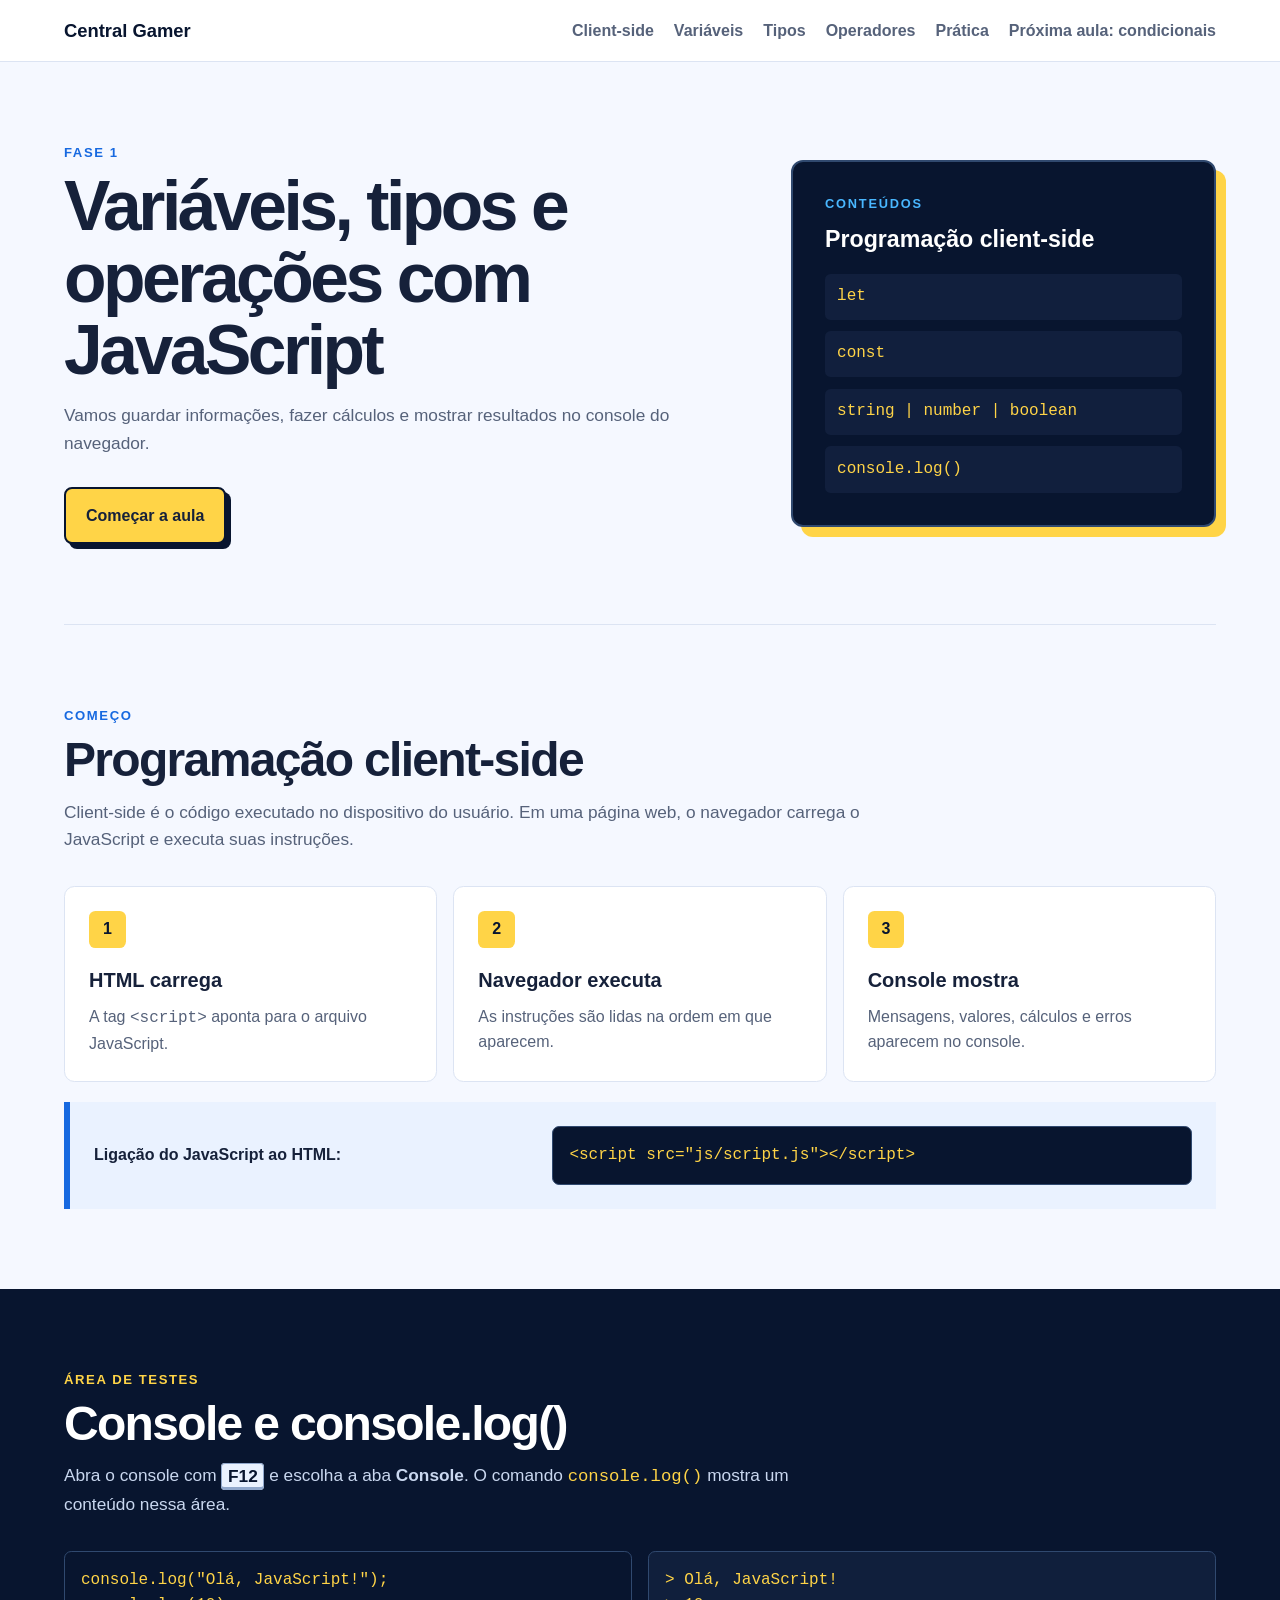
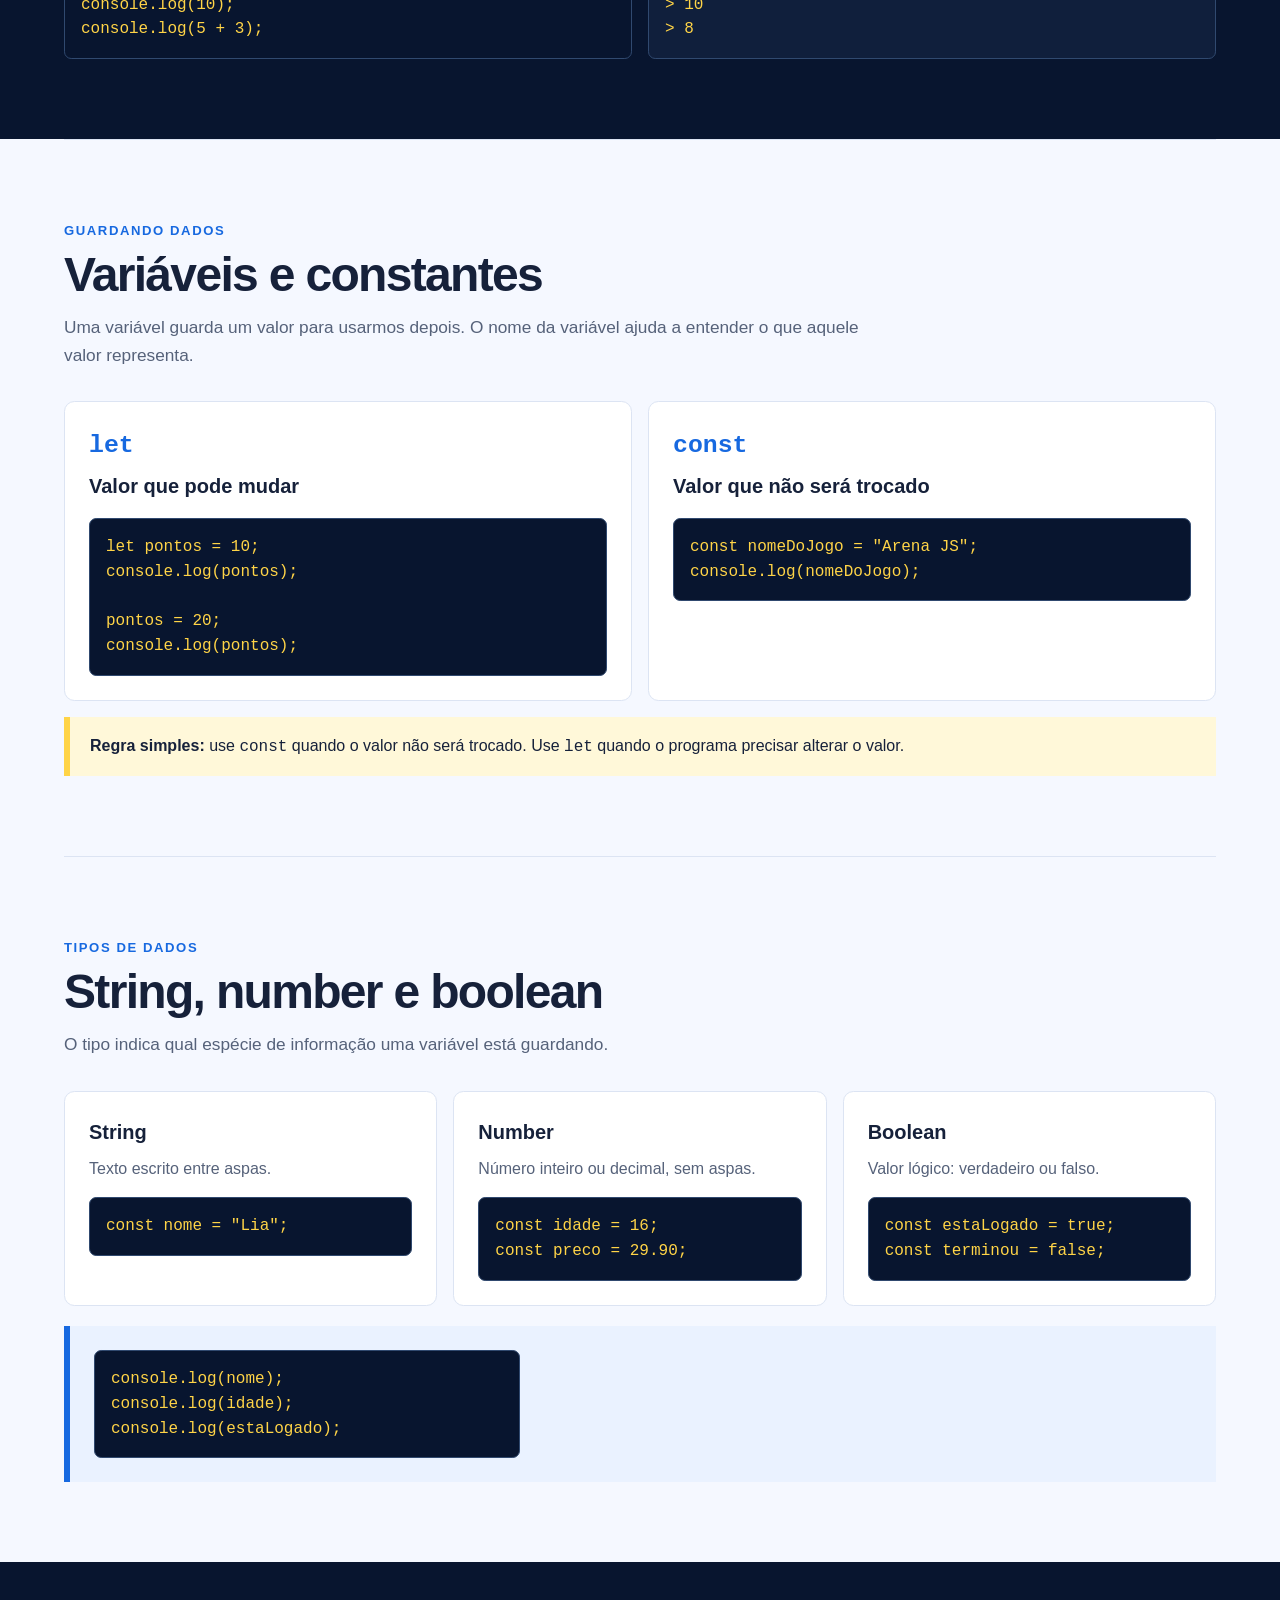
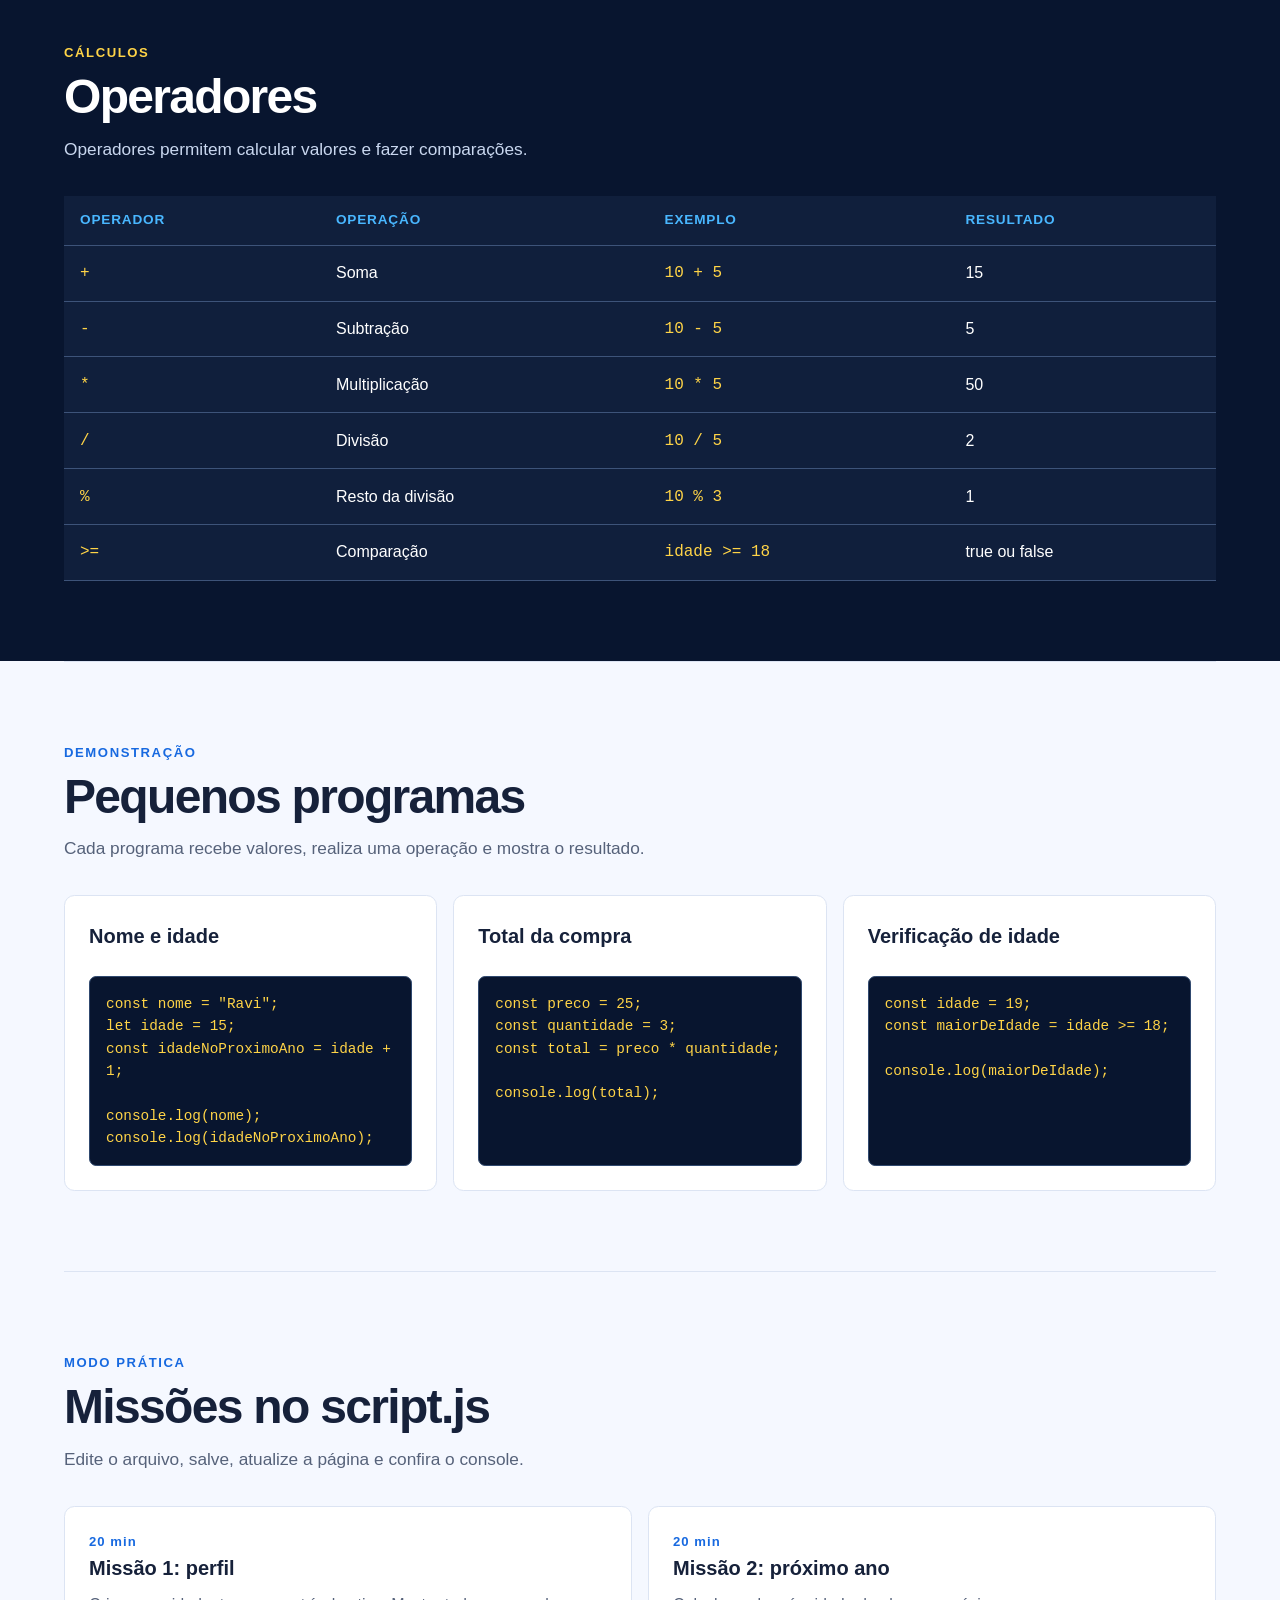
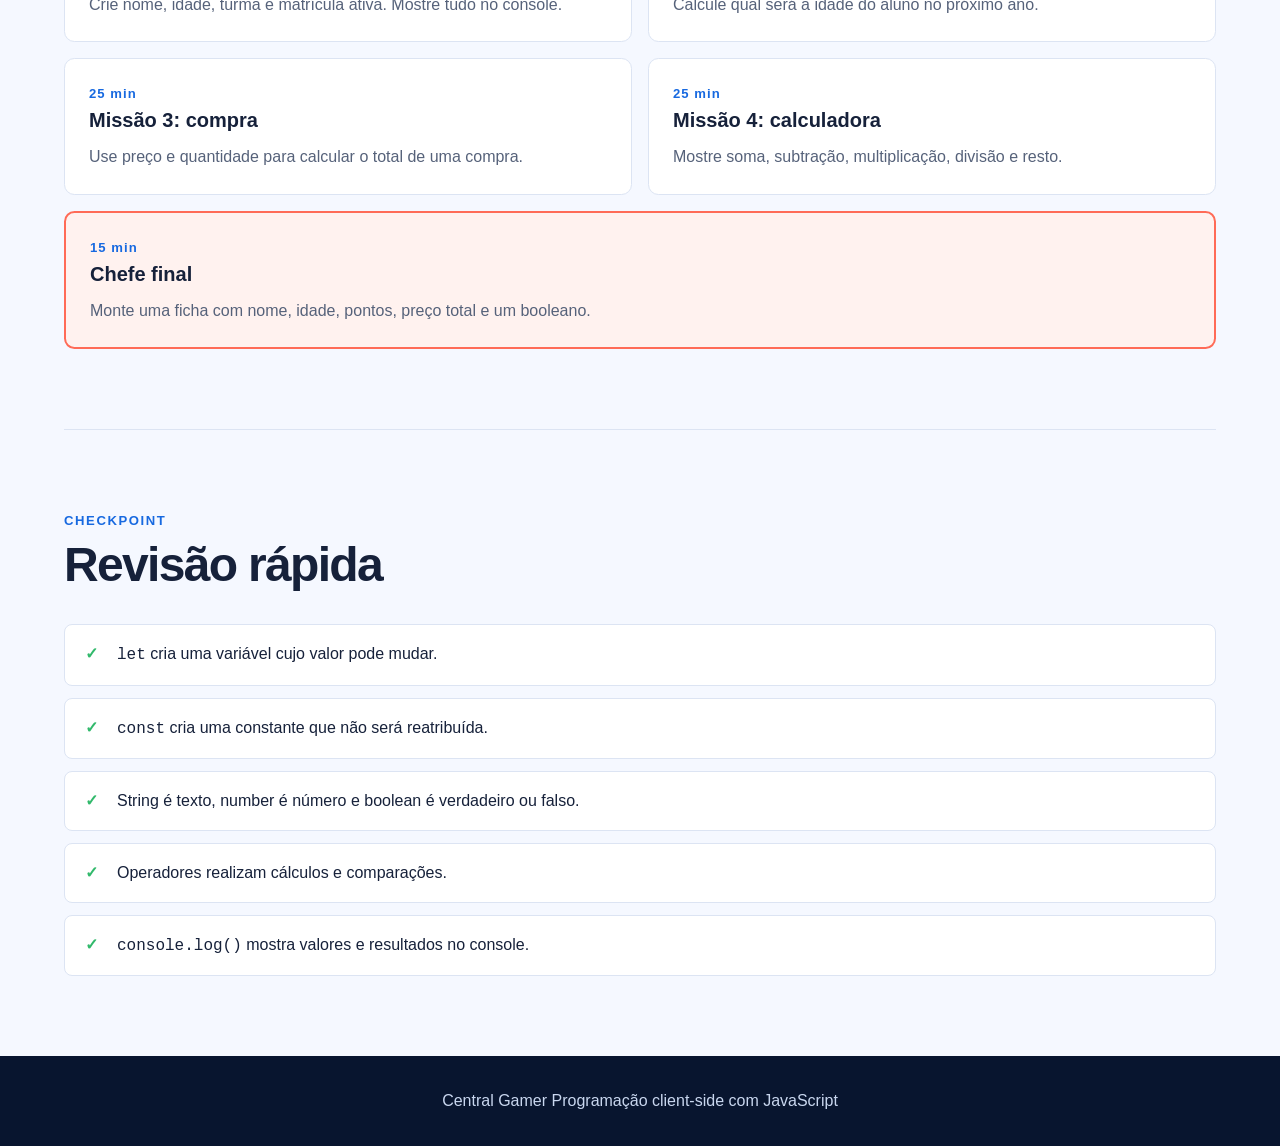
==== commit 2de20a47: "att sitem" ====
--- a/index.html
+++ b/index.html
@@ -20,6 +20,7 @@
             <a href="#tipos">Tipos</a>
             <a href="#operadores">Operadores</a>
             <a href="#pratica">Prática</a>
+            <a href="ifEelse.html">Próxima aula: condicionais</a>
         </nav>
     </header>
 
